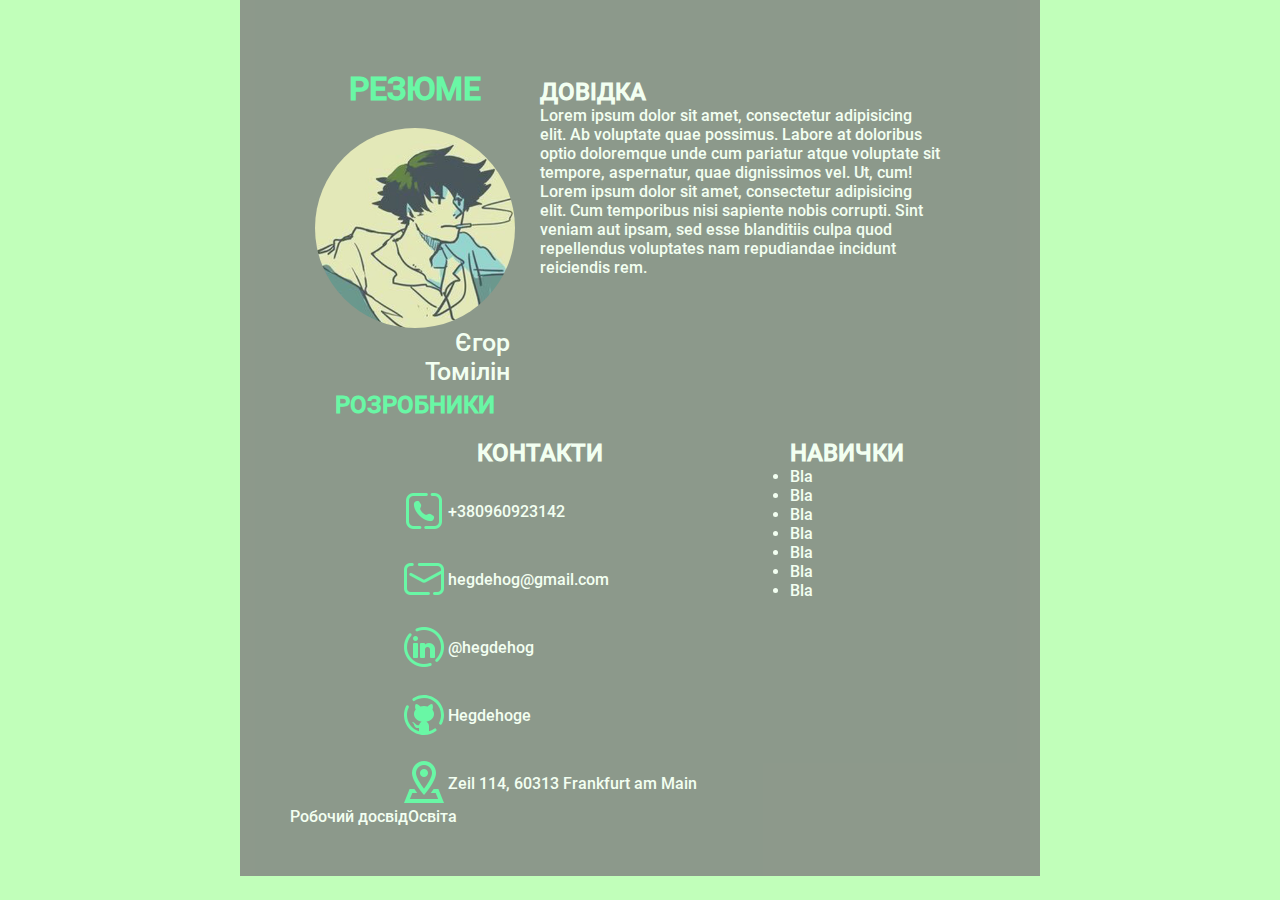
==== web-develop/Lab-1/index.html @ 8cf4ea38 "refactor: Moved web lb1 into web folder" ====
<!DOCTYPE html>
<html lang="ua">
  <head>
    <meta charset="UTF-8" />
    <meta
      name="viewport"
      content="width=device-width, initial-scale=1.0"
    />
    <meta
      name="desrciption"
      content="CV-info"
    />
    <link
      rel="stylesheet"
      href="./css/fonts.css"
    />
    <link
      rel="stylesheet"
      href="./css/style.css"
    />
    <title>Резюме</title>
  </head>
  <body>
    <div class="container">
      <div class="main">
        <h1 class="main_title">Резюме</h1>
        <img
          class="Profil_main"
          src="img/Profil_main.jpg"
          alt="I'am"
        />
        <p class="name">Єгор</p>
        <p class="surname">Томілін</p>
        <h2 class="speciality">Розробники</h2>
      </div>
      <div class="certificate">
        <h2 class="profile">Довідка</h2>
        <p class="about">
          Lorem ipsum dolor sit amet, consectetur adipisicing elit. Ab voluptate
          quae possimus. Labore at doloribus optio doloremque unde cum pariatur
          atque voluptate sit tempore, aspernatur, quae dignissimos vel. Ut,
          cum! Lorem ipsum dolor sit amet, consectetur adipisicing elit. Cum
          temporibus nisi sapiente nobis corrupti. Sint veniam aut ipsam, sed
          esse blanditiis culpa quod repellendus voluptates nam repudiandae
          incidunt reiciendis rem.
        </p>
      </div>
      <div class="contacts">
        <h2 class="contacts_title">Контакти</h2>
        <div class="contacts_wrapper">
          <div class="contact_item">
            <img
              src="icons/contacts/phone.png"
              alt="phone"
              class="contacts_icons"
            />
            <div class="contacts_text">+380960923142</div>
          </div>
          <div class="contact_item">
            <img
              src="icons/contacts/mail.png"
              alt="mail"
              class="contacts_icons"
            />
            <div class="contacts_text">hegdehog@gmail.com</div>
          </div>
          <div class="contact_item">
            <img
              src="icons/contacts/linkidin.png"
              alt="linkidin"
              class="contacts_icons"
            />
            <div class="contacts_text">@hegdehog</div>
          </div>
          <div class="contact_item">
            <img
              src="icons/contacts/icons8-github.svg"
              alt="git"
              class="contacts_icons"
            />
            <div class="contacts_text">Hegdehoge</div>
          </div>
          <div class="contact_item">
            <img
              src="icons/contacts/location.png"
              alt="location"
              class="contacts_icons"
            />
            <div class="contacts_text">Zeil 114, 60313 Frankfurt am Main</div>
          </div>
        </div>
      </div>
      <div class="skills">
        <h2>Навички</h2>
        <ul>
          <li>Bla</li>
          <li>Bla</li>
          <li>Bla</li>
          <li>Bla</li>
          <li>Bla</li>
          <li>Bla</li>
          <li>Bla</li>
        </ul>
      </div>
      <div class="work_experience">Робочий досвід</div>
      <div class="education">Освіта</div>
    </div>
  </body>
</html>
---- web-develop/Lab-1/css/fonts.css ----
@font-face {
    font-family: 'Roboto';
    src: url('../fonts/Roboto-Medium.ttf');
    src: url('../fonts/Roboto-Medium.ttf') format('embedded-opentype'),
        url('../fonts/Roboto-Medium.ttf') format('woff'),
        url('../fonts/Roboto-Medium.ttf') format('truetype');
    font-weight: normal;
    font-style: normal;
}
---- web-develop/Lab-1/css/style.css ----
* {
    box-sizing: border-box;
    margin: 0;
    padding: 0;
    border: 0;
    font-family: 'Roboto';
    color: #808080;
    color: #ffffff;
}

h1 , h2, h3, h4, h5, h6{
    text-transform: uppercase;
    /* display: inline-block;
    border-bottom: 2px dotted; */
}

body {
    background-color: #C1FFBA;
    background-image: url(../img/2471316.gif);
}

.container{
    padding: 50px;
    width: 800px;
    min-height: 800px;
    background-color: #808080;
    opacity: 80%;
    margin: 0 auto;
    display: flex;
    flex-direction:row;
    justify-content: flex-start;
    flex-wrap: wrap;
    align-items: first baseline;
}

.main{
    width: 250px;
}

.certificate{
    display: block;
    width: 400px;
    height: 300px;
    margin: 0 auto;
    margin-right: 50px;
}    

.main_title{
    text-align: center;
    margin-top: 20px;
    color: #54f6a1;
}

.Profil_main{
    display: block;
    margin: 20px auto 0 auto ;
    height: 200px;
    width: 200px;
    border-radius: 100%;
}
.name , .surname{
    margin-right: 30px;
   text-align: end;
   font-size: 25px;
}
.speciality{
    margin-top: 5px;
    text-align: center;
    color: #54f6a1;
}

.name{
    text-indent: 20px;
}
.contacts{
    margin: 20px 50px 0 50px;
    width: 400px;
}

.contacts_title{
    text-align: center;
}

.contacts_icons{
 display: inline-block;
}
.contacts_wrapper{
   margin-left: 60px;
    display: flex;
    /* flex-wrap: wrap; */
    align-items: flex-start;
    flex-direction: column;
    justify-content: center;
}
.contacts_text{
    display: inline-block;
    text-align: center;
}
.contact_item{
    margin-top: 20px;
    display: flex;
    flex-direction: row;
    align-items:center;
    justify-self: center;
}
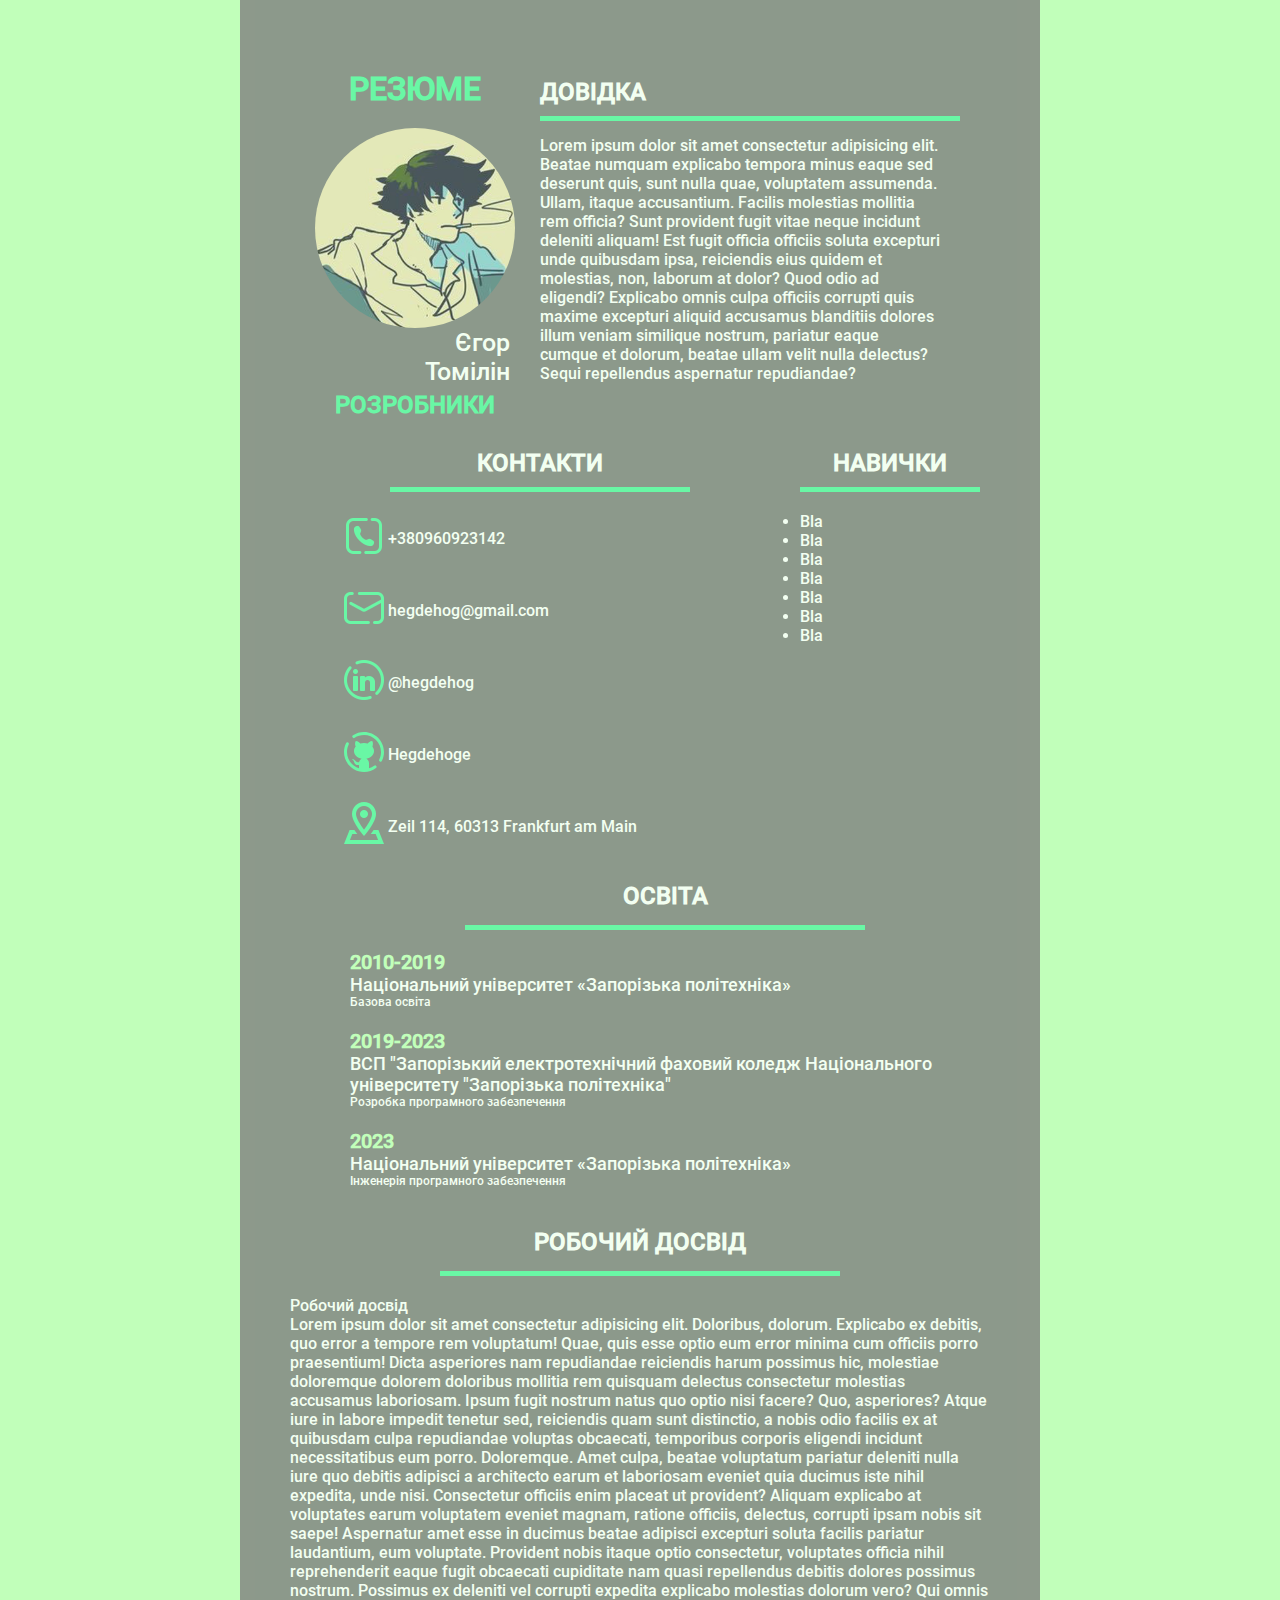
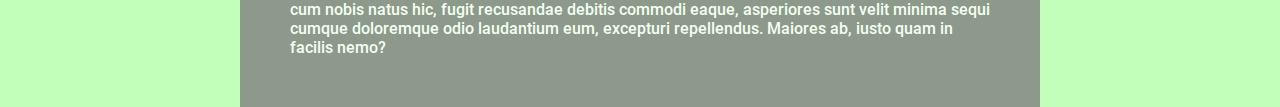
==== commit 68ce7d11: "Complete Lab-1" ====
--- a/web-develop/Lab-1/index.html
+++ b/web-develop/Lab-1/index.html
@@ -1,5 +1,5 @@
 <!DOCTYPE html>
-<html lang="ua">
+<html lang="en">
   <head>
     <meta charset="UTF-8" />
     <meta
@@ -35,75 +35,154 @@
       </div>
       <div class="certificate">
         <h2 class="profile">Довідка</h2>
+        <div class="divide"></div>
         <p class="about">
-          Lorem ipsum dolor sit amet, consectetur adipisicing elit. Ab voluptate
-          quae possimus. Labore at doloribus optio doloremque unde cum pariatur
-          atque voluptate sit tempore, aspernatur, quae dignissimos vel. Ut,
-          cum! Lorem ipsum dolor sit amet, consectetur adipisicing elit. Cum
-          temporibus nisi sapiente nobis corrupti. Sint veniam aut ipsam, sed
-          esse blanditiis culpa quod repellendus voluptates nam repudiandae
-          incidunt reiciendis rem.
+          Lorem ipsum dolor sit amet consectetur adipisicing elit. Beatae
+          numquam explicabo tempora minus eaque sed deserunt quis, sunt nulla
+          quae, voluptatem assumenda. Ullam, itaque accusantium. Facilis
+          molestias mollitia rem officia? Sunt provident fugit vitae neque
+          incidunt deleniti aliquam! Est fugit officia officiis soluta excepturi
+          unde quibusdam ipsa, reiciendis eius quidem et molestias, non, laborum
+          at dolor? Quod odio ad eligendi? Explicabo omnis culpa officiis
+          corrupti quis maxime excepturi aliquid accusamus blanditiis dolores
+          illum veniam similique nostrum, pariatur eaque cumque et dolorum,
+          beatae ullam velit nulla delectus? Sequi repellendus aspernatur
+          repudiandae?
         </p>
       </div>
       <div class="contacts">
         <h2 class="contacts_title">Контакти</h2>
+        <div class="divide"></div>
         <div class="contacts_wrapper">
           <div class="contact_item">
-            <img
-              src="icons/contacts/phone.png"
-              alt="phone"
-              class="contacts_icons"
-            />
+            <a href="b"
+              ><img
+                src="icons/contacts/phone.png"
+                alt="phone"
+                class="contacts_icons"
+            /></a>
             <div class="contacts_text">+380960923142</div>
           </div>
           <div class="contact_item">
-            <img
-              src="icons/contacts/mail.png"
-              alt="mail"
-              class="contacts_icons"
-            />
+            <a href="b"
+              ><img
+                src="icons/contacts/mail.png"
+                alt="mail"
+                class="contacts_icons"
+            /></a>
             <div class="contacts_text">hegdehog@gmail.com</div>
           </div>
           <div class="contact_item">
-            <img
-              src="icons/contacts/linkidin.png"
-              alt="linkidin"
-              class="contacts_icons"
-            />
+            <a href="b"
+              ><img
+                src="icons/contacts/linkidin.png"
+                alt="linkidin"
+                class="contacts_icons"
+            /></a>
             <div class="contacts_text">@hegdehog</div>
           </div>
           <div class="contact_item">
-            <img
-              src="icons/contacts/icons8-github.svg"
-              alt="git"
-              class="contacts_icons"
-            />
+            <a href="b"
+              ><img
+                src="icons/contacts/icons8-github.svg"
+                alt="git"
+                class="contacts_icons"
+            /></a>
             <div class="contacts_text">Hegdehoge</div>
           </div>
           <div class="contact_item">
-            <img
-              src="icons/contacts/location.png"
-              alt="location"
-              class="contacts_icons"
-            />
+            <a href="https://maps.app.goo.gl/7nJFN1azXGgWfS116"
+              ><img
+                src="icons/contacts/location.png"
+                alt="location"
+                class="contacts_icons"
+            /></a>
             <div class="contacts_text">Zeil 114, 60313 Frankfurt am Main</div>
           </div>
         </div>
       </div>
       <div class="skills">
-        <h2>Навички</h2>
-        <ul>
-          <li>Bla</li>
-          <li>Bla</li>
-          <li>Bla</li>
-          <li>Bla</li>
-          <li>Bla</li>
-          <li>Bla</li>
-          <li>Bla</li>
-        </ul>
+        <h2 class="skills_title">Навички</h2>
+        <div class="divide"></div>
+        <div class="skills_wrapper">
+          <ul>
+            <li>Bla</li>
+            <li>Bla</li>
+            <li>Bla</li>
+            <li>Bla</li>
+            <li>Bla</li>
+            <li>Bla</li>
+            <li>Bla</li>
+          </ul>
+        </div>
       </div>
-      <div class="work_experience">Робочий досвід</div>
-      <div class="education">Освіта</div>
+      <div class="education">
+        <h2 class="education_title">Освіта</h2>
+        <div class="divide"></div>
+        <div class="education_wrrapper">
+          <div class="education_item">
+            <p class="years">2010-2019</p>
+            <a
+              href="https://zp.isuo.org/schools/view/id/1600"
+              class="institution"
+              >Національний університет «Запорізька політехніка»</a
+            >
+            <p class="specialization">Базова освіта</p>
+          </div>
+          <div class="education_item">
+            <p class="years">2019-2023</p>
+            <a
+              href="https://zetk.com.ua/"
+              class="institution"
+              >ВСП "Запорізький електротехнічний фаховий коледж Національного
+              університету "Запорізька політехніка"</a
+            >
+            <p class="specialization">Розробка програмного забезпечення</p>
+          </div>
+          <div class="education_item">
+            <p class="years">2023</p>
+            <a
+              href="https://zp.edu.ua/"
+              class="institution"
+              >Національний університет «Запорізька політехніка»</a
+            >
+          </div>
+          <p class="specialization">Інженерія програмного забезпечення</p>
+        </div>
+      </div>
+      <div class="experience">
+        <h2 class="experience_title">Робочий досвід</h2>
+        <div class="divide"></div>
+        Робочий досвід
+        <div class="experience_block">
+          <p class="experience_text">
+            Lorem ipsum dolor sit amet consectetur adipisicing elit. Doloribus,
+            dolorum. Explicabo ex debitis, quo error a tempore rem voluptatum!
+            Quae, quis esse optio eum error minima cum officiis porro
+            praesentium! Dicta asperiores nam repudiandae reiciendis harum
+            possimus hic, molestiae doloremque dolorem doloribus mollitia rem
+            quisquam delectus consectetur molestias accusamus laboriosam. Ipsum
+            fugit nostrum natus quo optio nisi facere? Quo, asperiores? Atque
+            iure in labore impedit tenetur sed, reiciendis quam sunt distinctio,
+            a nobis odio facilis ex at quibusdam culpa repudiandae voluptas
+            obcaecati, temporibus corporis eligendi incidunt necessitatibus eum
+            porro. Doloremque. Amet culpa, beatae voluptatum pariatur deleniti
+            nulla iure quo debitis adipisci a architecto earum et laboriosam
+            eveniet quia ducimus iste nihil expedita, unde nisi. Consectetur
+            officiis enim placeat ut provident? Aliquam explicabo at voluptates
+            earum voluptatem eveniet magnam, ratione officiis, delectus,
+            corrupti ipsam nobis sit saepe! Aspernatur amet esse in ducimus
+            beatae adipisci excepturi soluta facilis pariatur laudantium, eum
+            voluptate. Provident nobis itaque optio consectetur, voluptates
+            officia nihil reprehenderit eaque fugit obcaecati cupiditate nam
+            quasi repellendus debitis dolores possimus nostrum. Possimus ex
+            deleniti vel corrupti expedita explicabo molestias dolorum vero? Qui
+            omnis cum nobis natus hic, fugit recusandae debitis commodi eaque,
+            asperiores sunt velit minima sequi cumque doloremque odio laudantium
+            eum, excepturi repellendus. Maiores ab, iusto quam in facilis nemo?
+          </p>
+        </div>
+      </div>
     </div>
   </body>
 </html>
--- a/web-develop/Lab-1/css/style.css
+++ b/web-develop/Lab-1/css/style.css
@@ -17,6 +17,20 @@
 body {
     background-color: #C1FFBA;
     background-image: url(../img/2471316.gif);
+    background-attachment: fixed;
+    background-position: center center;
+}
+
+a:hover{
+    color:#54f6a1;
+}
+
+.divide{
+    display: block;
+    height: 5px;
+    width: 100px;
+    background-color: #54f6a1;
+    margin-bottom: 15px;
 }
 
 .container{
@@ -45,6 +59,12 @@
     margin-right: 50px;
 }    
 
+.certificate .profile{
+    margin-bottom: 10px;
+}
+.certificate .divide{
+    width: 420px;
+}
 .main_title{
     text-align: center;
     margin-top: 20px;
@@ -80,14 +100,19 @@
 .contacts_title{
     text-align: center;
 }
+.contacts .divide{
+    width: 300px;
+    margin: 0 auto;
+    margin-top: 10px;
+}
 
 .contacts_icons{
  display: inline-block;
 }
 .contacts_wrapper{
-   margin-left: 60px;
-    display: flex;
-    /* flex-wrap: wrap; */
+   /* margin-left: 60px; */
+    display: flex;
+    flex-wrap: wrap;
     align-items: flex-start;
     flex-direction: column;
     justify-content: center;
@@ -103,3 +128,79 @@
     align-items:center;
     justify-self: center;
 }
+
+.skills{
+    width: 200px;
+    height: 200px;
+    margin-top: 20px;
+    padding: 10px;
+}
+.skills_title{
+    text-align: center;
+}
+
+.skills .divide{
+  width: 180px; 
+  margin-top: 10px;
+}
+.skills_wrapper{
+    margin-top: 20px;
+    display: flex;
+    flex-wrap: wrap;
+    align-items: center;
+    justify-content: space-between;
+}
+
+.education{
+    margin-top: 20px;
+    margin-left: 50px;
+    padding: 10px;
+}
+
+.education .divide{
+    width: 400px;
+    margin: 0 auto;
+    margin-top: 15px;
+}
+
+.education_wrapper{
+    display: flex;
+    flex-wrap: wrap;
+    align-items: center;
+    justify-content: center;
+}
+
+.education_item{
+    margin-top: 20px;
+}
+
+.education_item .years {
+    font-size: 20px;
+    font-weight: bold;
+    color: #C1FFBA;
+}
+.education_title{
+    text-align: center;
+}
+
+.education_item .institution {
+    text-decoration-line: none;
+    font-size: 18px;
+    hover
+}
+
+.specialization {
+    font-size: 12px;
+}
+
+.experience .divide {
+    width: 400px;
+    margin: 0 auto;
+    margin-top: 15px;
+    margin-bottom: 20px;
+}
+.experience_title{
+    text-align: center;
+    margin-top: 30px;
+    margin-bottom: 10px;
+}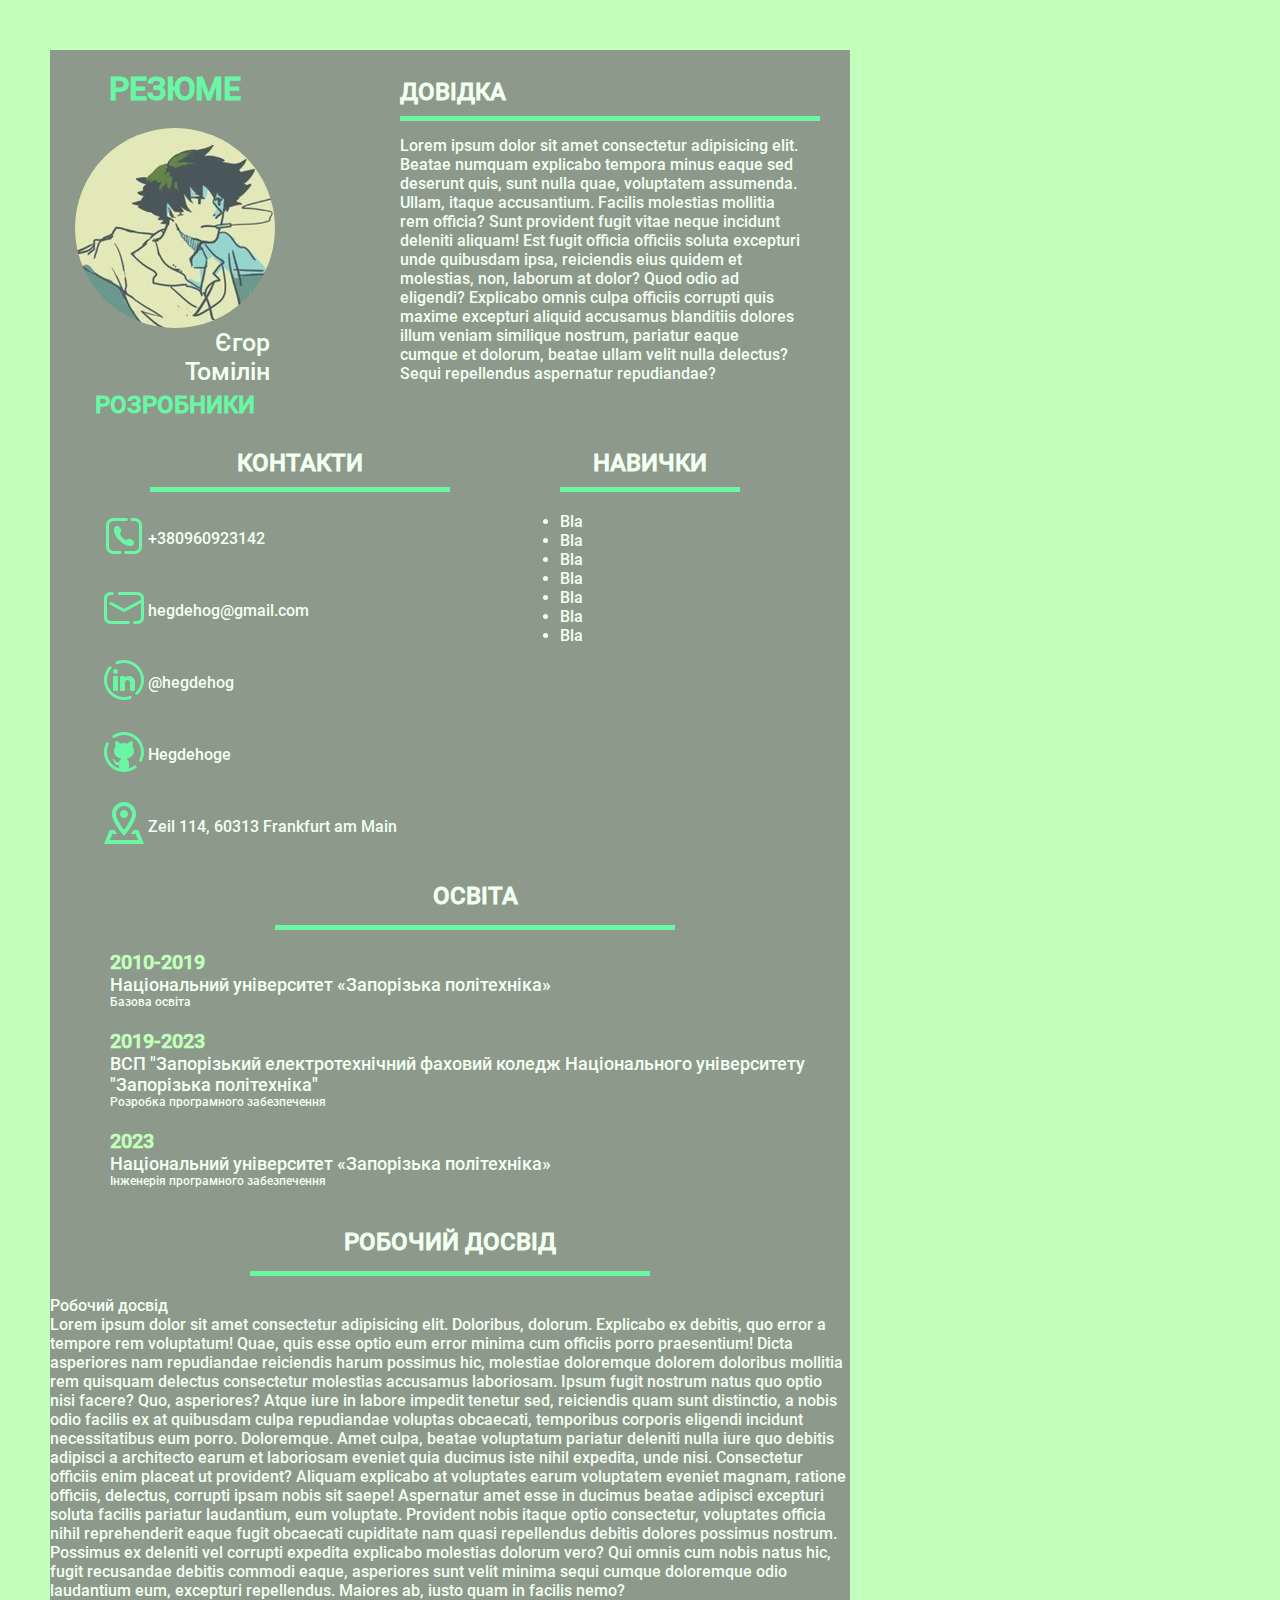
==== commit 569e78ba: "Quest Commit" ====
--- a/web-develop/Lab-1/index.html
+++ b/web-develop/Lab-1/index.html
@@ -22,165 +22,169 @@
   </head>
   <body>
     <div class="container">
-      <div class="main">
-        <h1 class="main_title">Резюме</h1>
-        <img
-          class="Profil_main"
-          src="img/Profil_main.jpg"
-          alt="I'am"
-        />
-        <p class="name">Єгор</p>
-        <p class="surname">Томілін</p>
-        <h2 class="speciality">Розробники</h2>
-      </div>
-      <div class="certificate">
-        <h2 class="profile">Довідка</h2>
-        <div class="divide"></div>
-        <p class="about">
-          Lorem ipsum dolor sit amet consectetur adipisicing elit. Beatae
-          numquam explicabo tempora minus eaque sed deserunt quis, sunt nulla
-          quae, voluptatem assumenda. Ullam, itaque accusantium. Facilis
-          molestias mollitia rem officia? Sunt provident fugit vitae neque
-          incidunt deleniti aliquam! Est fugit officia officiis soluta excepturi
-          unde quibusdam ipsa, reiciendis eius quidem et molestias, non, laborum
-          at dolor? Quod odio ad eligendi? Explicabo omnis culpa officiis
-          corrupti quis maxime excepturi aliquid accusamus blanditiis dolores
-          illum veniam similique nostrum, pariatur eaque cumque et dolorum,
-          beatae ullam velit nulla delectus? Sequi repellendus aspernatur
-          repudiandae?
-        </p>
-      </div>
-      <div class="contacts">
-        <h2 class="contacts_title">Контакти</h2>
-        <div class="divide"></div>
-        <div class="contacts_wrapper">
-          <div class="contact_item">
-            <a href="b"
-              ><img
-                src="icons/contacts/phone.png"
-                alt="phone"
-                class="contacts_icons"
-            /></a>
-            <div class="contacts_text">+380960923142</div>
-          </div>
-          <div class="contact_item">
-            <a href="b"
-              ><img
-                src="icons/contacts/mail.png"
-                alt="mail"
-                class="contacts_icons"
-            /></a>
-            <div class="contacts_text">hegdehog@gmail.com</div>
-          </div>
-          <div class="contact_item">
-            <a href="b"
-              ><img
-                src="icons/contacts/linkidin.png"
-                alt="linkidin"
-                class="contacts_icons"
-            /></a>
-            <div class="contacts_text">@hegdehog</div>
-          </div>
-          <div class="contact_item">
-            <a href="b"
-              ><img
-                src="icons/contacts/icons8-github.svg"
-                alt="git"
-                class="contacts_icons"
-            /></a>
-            <div class="contacts_text">Hegdehoge</div>
-          </div>
-          <div class="contact_item">
-            <a href="https://maps.app.goo.gl/7nJFN1azXGgWfS116"
-              ><img
-                src="icons/contacts/location.png"
-                alt="location"
-                class="contacts_icons"
-            /></a>
-            <div class="contacts_text">Zeil 114, 60313 Frankfurt am Main</div>
+      <div class="resume">
+        <div class="main">
+          <h1 class="main_title">Резюме</h1>
+          <img
+            class="Profil_main"
+            src="img/Profil_main.jpg"
+            alt="I'am"
+          />
+          <p class="name">Єгор</p>
+          <p class="surname">Томілін</p>
+          <h2 class="speciality">Розробники</h2>
+        </div>
+        <div class="certificate">
+          <h2 class="profile">Довідка</h2>
+          <div class="divide"></div>
+          <p class="about">
+            Lorem ipsum dolor sit amet consectetur adipisicing elit. Beatae
+            numquam explicabo tempora minus eaque sed deserunt quis, sunt nulla
+            quae, voluptatem assumenda. Ullam, itaque accusantium. Facilis
+            molestias mollitia rem officia? Sunt provident fugit vitae neque
+            incidunt deleniti aliquam! Est fugit officia officiis soluta
+            excepturi unde quibusdam ipsa, reiciendis eius quidem et molestias,
+            non, laborum at dolor? Quod odio ad eligendi? Explicabo omnis culpa
+            officiis corrupti quis maxime excepturi aliquid accusamus blanditiis
+            dolores illum veniam similique nostrum, pariatur eaque cumque et
+            dolorum, beatae ullam velit nulla delectus? Sequi repellendus
+            aspernatur repudiandae?
+          </p>
+        </div>
+        <div class="contacts">
+          <h2 class="contacts_title">Контакти</h2>
+          <div class="divide"></div>
+          <div class="contacts_wrapper">
+            <div class="contact_item">
+              <a href="b"
+                ><img
+                  src="icons/contacts/phone.png"
+                  alt="phone"
+                  class="contacts_icons"
+              /></a>
+              <div class="contacts_text">+380960923142</div>
+            </div>
+            <div class="contact_item">
+              <a href="b"
+                ><img
+                  src="icons/contacts/mail.png"
+                  alt="mail"
+                  class="contacts_icons"
+              /></a>
+              <div class="contacts_text">hegdehog@gmail.com</div>
+            </div>
+            <div class="contact_item">
+              <a href="b"
+                ><img
+                  src="icons/contacts/linkidin.png"
+                  alt="linkidin"
+                  class="contacts_icons"
+              /></a>
+              <div class="contacts_text">@hegdehog</div>
+            </div>
+            <div class="contact_item">
+              <a href="b"
+                ><img
+                  src="icons/contacts/icons8-github.svg"
+                  alt="git"
+                  class="contacts_icons"
+              /></a>
+              <div class="contacts_text">Hegdehoge</div>
+            </div>
+            <div class="contact_item">
+              <a href="https://maps.app.goo.gl/7nJFN1azXGgWfS116"
+                ><img
+                  src="icons/contacts/location.png"
+                  alt="location"
+                  class="contacts_icons"
+              /></a>
+              <div class="contacts_text">Zeil 114, 60313 Frankfurt am Main</div>
+            </div>
           </div>
         </div>
-      </div>
-      <div class="skills">
-        <h2 class="skills_title">Навички</h2>
-        <div class="divide"></div>
-        <div class="skills_wrapper">
-          <ul>
-            <li>Bla</li>
-            <li>Bla</li>
-            <li>Bla</li>
-            <li>Bla</li>
-            <li>Bla</li>
-            <li>Bla</li>
-            <li>Bla</li>
-          </ul>
+        <div class="skills">
+          <h2 class="skills_title">Навички</h2>
+          <div class="divide"></div>
+          <div class="skills_wrapper">
+            <ul>
+              <li>Bla</li>
+              <li>Bla</li>
+              <li>Bla</li>
+              <li>Bla</li>
+              <li>Bla</li>
+              <li>Bla</li>
+              <li>Bla</li>
+            </ul>
+          </div>
         </div>
-      </div>
-      <div class="education">
-        <h2 class="education_title">Освіта</h2>
-        <div class="divide"></div>
-        <div class="education_wrrapper">
-          <div class="education_item">
-            <p class="years">2010-2019</p>
-            <a
-              href="https://zp.isuo.org/schools/view/id/1600"
-              class="institution"
-              >Національний університет «Запорізька політехніка»</a
-            >
-            <p class="specialization">Базова освіта</p>
+        <div class="education">
+          <h2 class="education_title">Освіта</h2>
+          <div class="divide"></div>
+          <div class="education_wrrapper">
+            <div class="education_item">
+              <p class="years">2010-2019</p>
+              <a
+                href="https://zp.isuo.org/schools/view/id/1600"
+                class="institution"
+                >Національний університет «Запорізька політехніка»</a
+              >
+              <p class="specialization">Базова освіта</p>
+            </div>
+            <div class="education_item">
+              <p class="years">2019-2023</p>
+              <a
+                href="https://zetk.com.ua/"
+                class="institution"
+                >ВСП "Запорізький електротехнічний фаховий коледж Національного
+                університету "Запорізька політехніка"</a
+              >
+              <p class="specialization">Розробка програмного забезпечення</p>
+            </div>
+            <div class="education_item">
+              <p class="years">2023</p>
+              <a
+                href="https://zp.edu.ua/"
+                class="institution"
+                >Національний університет «Запорізька політехніка»</a
+              >
+            </div>
+            <p class="specialization">Інженерія програмного забезпечення</p>
           </div>
-          <div class="education_item">
-            <p class="years">2019-2023</p>
-            <a
-              href="https://zetk.com.ua/"
-              class="institution"
-              >ВСП "Запорізький електротехнічний фаховий коледж Національного
-              університету "Запорізька політехніка"</a
-            >
-            <p class="specialization">Розробка програмного забезпечення</p>
+        </div>
+        <div class="experience">
+          <h2 class="experience_title">Робочий досвід</h2>
+          <div class="divide"></div>
+          Робочий досвід
+          <div class="experience_block">
+            <p class="experience_text">
+              Lorem ipsum dolor sit amet consectetur adipisicing elit.
+              Doloribus, dolorum. Explicabo ex debitis, quo error a tempore rem
+              voluptatum! Quae, quis esse optio eum error minima cum officiis
+              porro praesentium! Dicta asperiores nam repudiandae reiciendis
+              harum possimus hic, molestiae doloremque dolorem doloribus
+              mollitia rem quisquam delectus consectetur molestias accusamus
+              laboriosam. Ipsum fugit nostrum natus quo optio nisi facere? Quo,
+              asperiores? Atque iure in labore impedit tenetur sed, reiciendis
+              quam sunt distinctio, a nobis odio facilis ex at quibusdam culpa
+              repudiandae voluptas obcaecati, temporibus corporis eligendi
+              incidunt necessitatibus eum porro. Doloremque. Amet culpa, beatae
+              voluptatum pariatur deleniti nulla iure quo debitis adipisci a
+              architecto earum et laboriosam eveniet quia ducimus iste nihil
+              expedita, unde nisi. Consectetur officiis enim placeat ut
+              provident? Aliquam explicabo at voluptates earum voluptatem
+              eveniet magnam, ratione officiis, delectus, corrupti ipsam nobis
+              sit saepe! Aspernatur amet esse in ducimus beatae adipisci
+              excepturi soluta facilis pariatur laudantium, eum voluptate.
+              Provident nobis itaque optio consectetur, voluptates officia nihil
+              reprehenderit eaque fugit obcaecati cupiditate nam quasi
+              repellendus debitis dolores possimus nostrum. Possimus ex deleniti
+              vel corrupti expedita explicabo molestias dolorum vero? Qui omnis
+              cum nobis natus hic, fugit recusandae debitis commodi eaque,
+              asperiores sunt velit minima sequi cumque doloremque odio
+              laudantium eum, excepturi repellendus. Maiores ab, iusto quam in
+              facilis nemo?
+            </p>
           </div>
-          <div class="education_item">
-            <p class="years">2023</p>
-            <a
-              href="https://zp.edu.ua/"
-              class="institution"
-              >Національний університет «Запорізька політехніка»</a
-            >
-          </div>
-          <p class="specialization">Інженерія програмного забезпечення</p>
-        </div>
-      </div>
-      <div class="experience">
-        <h2 class="experience_title">Робочий досвід</h2>
-        <div class="divide"></div>
-        Робочий досвід
-        <div class="experience_block">
-          <p class="experience_text">
-            Lorem ipsum dolor sit amet consectetur adipisicing elit. Doloribus,
-            dolorum. Explicabo ex debitis, quo error a tempore rem voluptatum!
-            Quae, quis esse optio eum error minima cum officiis porro
-            praesentium! Dicta asperiores nam repudiandae reiciendis harum
-            possimus hic, molestiae doloremque dolorem doloribus mollitia rem
-            quisquam delectus consectetur molestias accusamus laboriosam. Ipsum
-            fugit nostrum natus quo optio nisi facere? Quo, asperiores? Atque
-            iure in labore impedit tenetur sed, reiciendis quam sunt distinctio,
-            a nobis odio facilis ex at quibusdam culpa repudiandae voluptas
-            obcaecati, temporibus corporis eligendi incidunt necessitatibus eum
-            porro. Doloremque. Amet culpa, beatae voluptatum pariatur deleniti
-            nulla iure quo debitis adipisci a architecto earum et laboriosam
-            eveniet quia ducimus iste nihil expedita, unde nisi. Consectetur
-            officiis enim placeat ut provident? Aliquam explicabo at voluptates
-            earum voluptatem eveniet magnam, ratione officiis, delectus,
-            corrupti ipsam nobis sit saepe! Aspernatur amet esse in ducimus
-            beatae adipisci excepturi soluta facilis pariatur laudantium, eum
-            voluptate. Provident nobis itaque optio consectetur, voluptates
-            officia nihil reprehenderit eaque fugit obcaecati cupiditate nam
-            quasi repellendus debitis dolores possimus nostrum. Possimus ex
-            deleniti vel corrupti expedita explicabo molestias dolorum vero? Qui
-            omnis cum nobis natus hic, fugit recusandae debitis commodi eaque,
-            asperiores sunt velit minima sequi cumque doloremque odio laudantium
-            eum, excepturi repellendus. Maiores ab, iusto quam in facilis nemo?
-          </p>
         </div>
       </div>
     </div>
--- a/web-develop/Lab-1/css/style.css
+++ b/web-develop/Lab-1/css/style.css
@@ -35,13 +35,17 @@
 
 .container{
     padding: 50px;
+    margin: 0 auto;
+    
+}
+
+.resume{
     width: 800px;
     min-height: 800px;
     background-color: #808080;
     opacity: 80%;
-    margin: 0 auto;
-    display: flex;
-    flex-direction:row;
+    display: flex;
+    flex-direction: row;
     justify-content: flex-start;
     flex-wrap: wrap;
     align-items: first baseline;
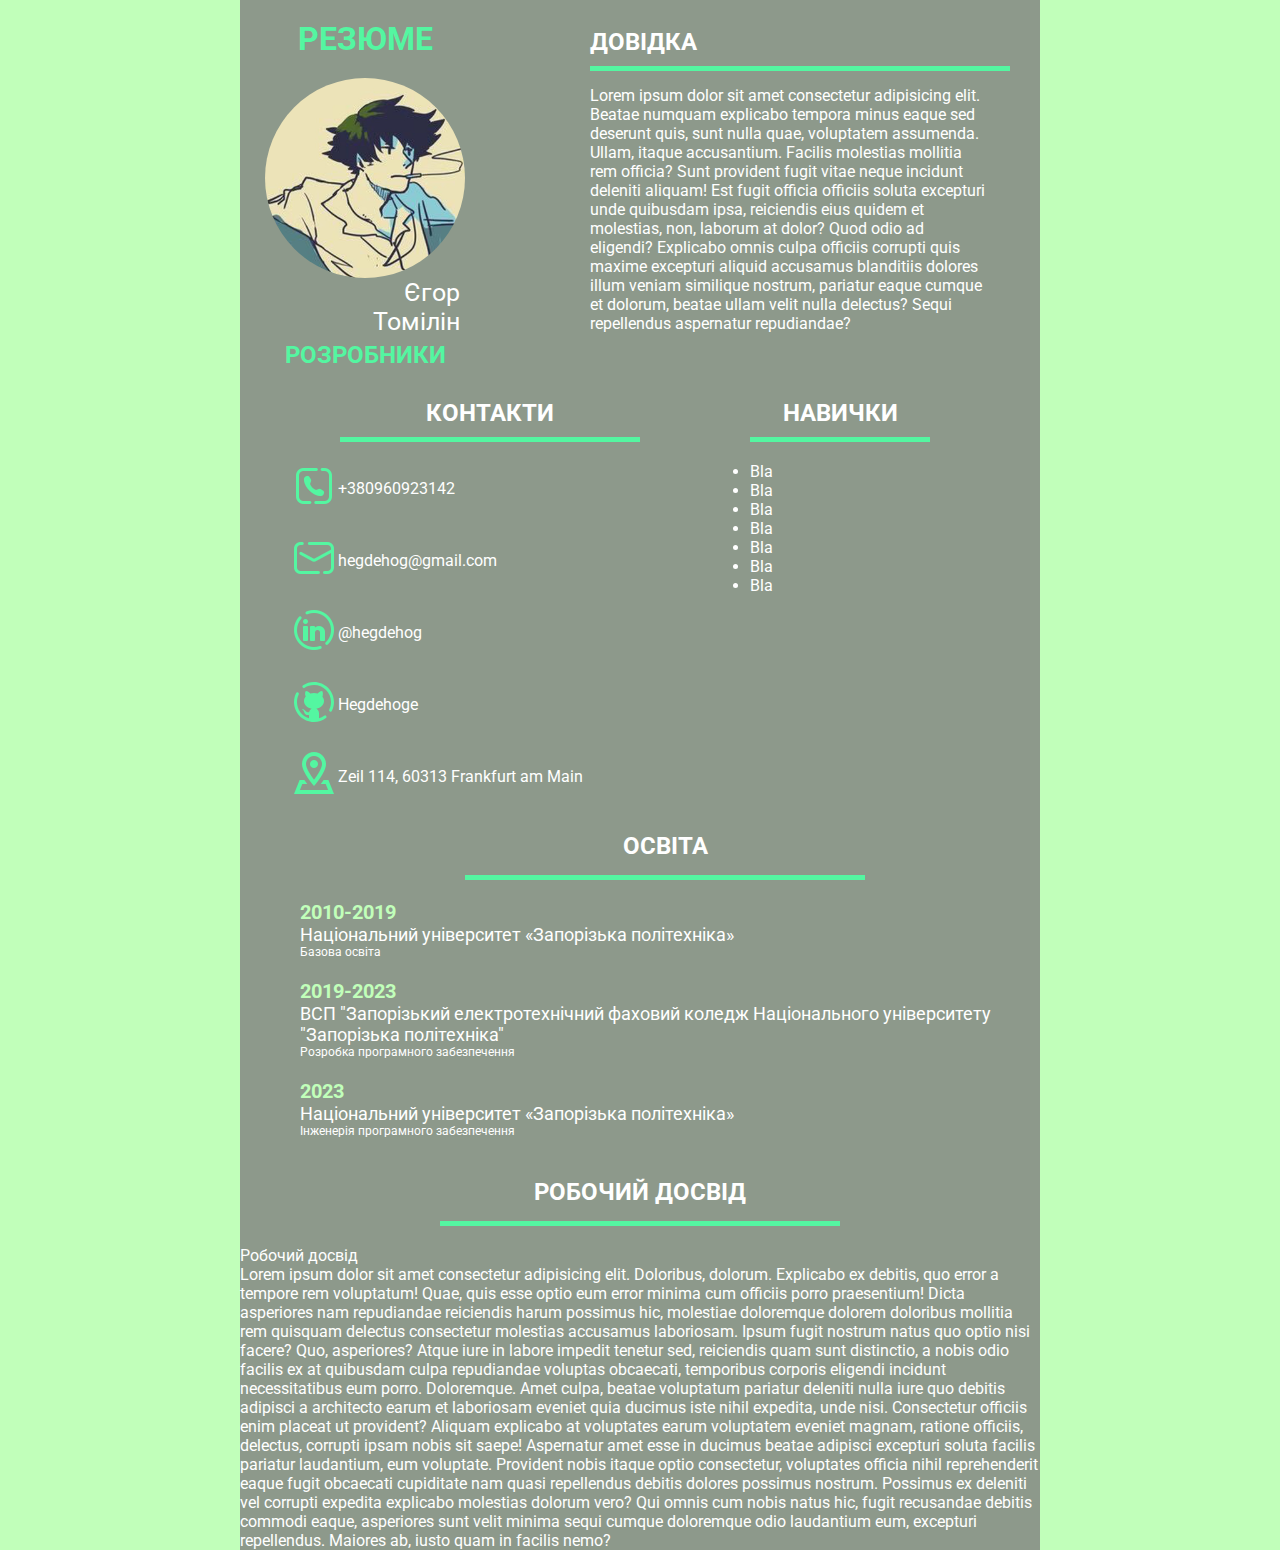
==== commit 4f879f21: "Finish HTML and CSS Lab-2" ====
--- a/web-develop/Lab-1/index.html
+++ b/web-develop/Lab-1/index.html
@@ -11,8 +11,17 @@
       content="CV-info"
     />
     <link
+      rel="preconnect"
+      href="https://fonts.googleapis.com"
+    />
+    <link
+      rel="preconnect"
+      href="https://fonts.gstatic.com"
+      crossorigin
+    />
+    <link
+      href="https://fonts.googleapis.com/css2?family=Roboto:wght@400;700&display=swap"
       rel="stylesheet"
-      href="./css/fonts.css"
     />
     <link
       rel="stylesheet"
--- a/web-develop/Lab-1/css/style.css
+++ b/web-develop/Lab-1/css/style.css
@@ -3,15 +3,15 @@
     margin: 0;
     padding: 0;
     border: 0;
-    font-family: 'Roboto';
     color: #808080;
     color: #ffffff;
 }
+html {
+    font-family: 'Roboto', sans-serif;
+}
 
 h1 , h2, h3, h4, h5, h6{
     text-transform: uppercase;
-    /* display: inline-block;
-    border-bottom: 2px dotted; */
 }
 
 body {
@@ -33,17 +33,14 @@
     margin-bottom: 15px;
 }
 
-.container{
-    padding: 50px;
-    margin: 0 auto;
-    
+.container{   
 }
 
 .resume{
+    margin: 0 auto;
     width: 800px;
     min-height: 800px;
-    background-color: #808080;
-    opacity: 80%;
+    background-color: rgba(128, 128, 128,0.8);
     display: flex;
     flex-direction: row;
     justify-content: flex-start;
